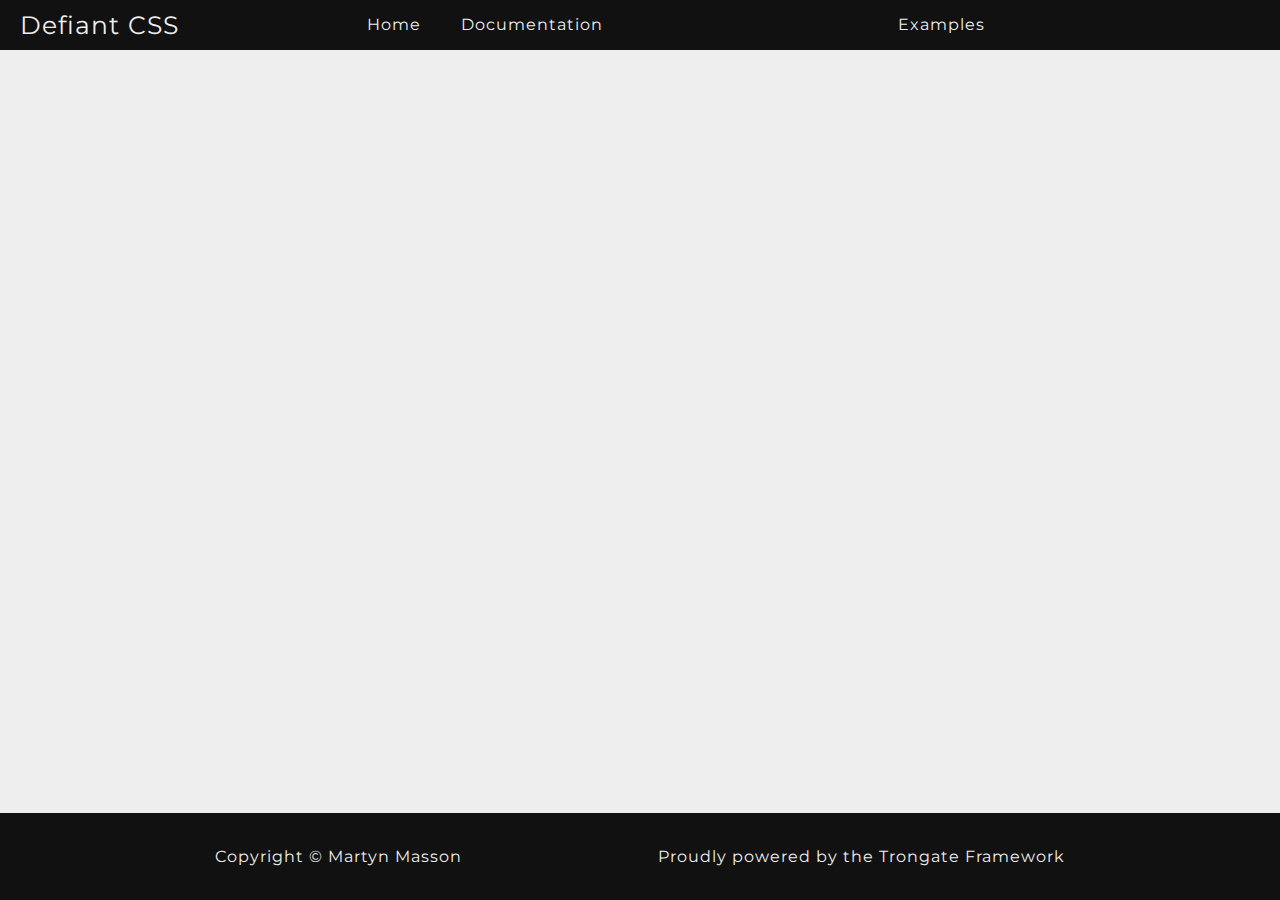
==== component.html @ e4d79c8e "Updated footer and added component page" ====
<!DOCTYPE html>
<html lang="en">
<head>
	<meta charset="UTF-8">
	<meta name="viewport" content="width=device-width, initial-scale=1.0">
	<meta http-equiv="X-UA-Compatible" content="ie=edge">
	<title>Defiant CSS</title>
	<link href="https://fonts.googleapis.com/css?family=Montserrat" rel="stylesheet">
	<link href="https://fonts.googleapis.com/icon?family=Material+Icons" rel="stylesheet">
	<link rel="stylesheet" href="css/defiant.css">
	<link rel="stylesheet" href="css/custom.css">
</head>
<body>
	<nav class="navbar navbar--fixed">
		<a href="index.html" class="logo">Defiant CSS</a>
		<a href="index.html" class="navbar__link">Home</a>
		<div class="dropdown">
			<button class="navbar__link dropdown-toggle">Documentation</button>
			<div class="dropdown-menu">
				<a href="#grid" class="dropdown-menu__link">Grid System</a>
				<a href="#typography" class="dropdown-menu__link">Typography</a>
				<a href="#lists" class="dropdown-menu__link">Lists</a>
				<a href="#images" class="dropdown-menu__link">Images</a>
				<a href="#tables" class="dropdown-menu__link">Tables</a>
				<a href="#buttons" class="dropdown-menu__link">Buttons</a>
				<a href="#forms" class="dropdown-menu__link">Forms</a>
				<a href="#modals" class="dropdown-menu__link">Modals</a>
				<a href="#panels" class="dropdown-menu__link">Panels</a>
				<a href="#cards" class="dropdown-menu__link">Cards</a>
			</div>
		</div>
		<div class="dropdown">
			<button class="navbar__link dropdown-toggle">Examples</button>
			<div class="dropdown-menu">
				<a href="#" class="dropdown-menu__link">Starter Template</a>
			</div>
		</div>
		<i class="material-icons nav-toggle">menu</i>
	</nav>
	<nav class="side-nav">
		<a href="index.html" class="logo">Defiant CSS</a>
		<a href="index.html" class="side-nav__link">Home</a>
		<button class="side-nav__link submenu-toggle">Components<i class="material-icons">chevron_right</i></button>
		<div class="submenu">
			<a href="#grid" class="submenu__link">Grid System</a>
			<a href="#typography" class="submenu__link">Typography</a>
			<a href="#lists" class="submenu__link">Lists</a>
			<a href="#images" class="submenu__link">Images</a>
			<a href="#tables" class="submenu__link">Tables</a>
			<a href="#buttons" class="submenu__link">Buttons</a>
			<a href="#forms" class="submenu__link">Forms</a>
			<a href="#modals" class="submenu__link">Modals</a>
			<a href="#panels" class="submenu__link">Panels</a>
			<a href="#cards" class="submenu__link">Cards</a>
		</div>
		<a href="#" class="side-nav__link">Examples</a>
	</nav>
	<header>
		
	</header>
	<main class="main">

		
	</main>
	<footer class="footer">
		<p>Copyright &copy; <a href="https://martynmasson.com">Martyn Masson</a></p>
		<p>Proudly powered by the <a href="https://trongate.io">Trongate Framework</a></p>
	</footer>
	<script src="/js/modal.js"></script>
	<script src="/js/side-nav.js"></script>
	<script src="/js/dropdown.js"></script>
</body>
</html>
---- css/defiant.css ----
/*
	0 - 600px = phone
	600 - 900px = tablet portrait
	900 - 1200px = tablet landscape
	1200 - 1800px = normal styles apply
	1800+ = big desktop

	$breakpoint argument choices
	- phone
	- tablet-portrait
	- tablet-landscape
	- big-desktop

	ORDER: Base + typography > general layout + grid > page layout > components
*/
*,
*::before,
*::after {
  box-sizing: border-box;
  margin: 0;
  padding: 0;
}

html,
body {
  height: 100%;
  width: 100%;
}

html {
  scroll-behavior: smooth;
  font-size: 62.5%;
}
@media (max-width: 75em) {
  html {
    font-size: 56.25%;
  }
}
@media (max-width: 56.25em) {
  html {
    font-size: 50%;
  }
}

body {
  background: #eee;
  color: #111;
  font-family: "Montserrat", sans-serif;
  letter-spacing: 0.1rem;
  line-height: 1.7;
  min-height: 100%;
}

a {
  color: #111;
  text-decoration: none;
}

@keyframes slideInLeft {
  0% {
    opacity: 0;
    transform: translateX(-100rem);
  }
  80% {
    transform: translateX(5rem);
  }
  100% {
    opacity: 1;
    transform: translate(0);
  }
}
@keyframes pulse {
  0% {
    transform: scale(1);
    box-shadow: none;
  }
  50% {
    transform: scale(1.05);
    box-shadow: 0 1rem 4rem rgba(0, 0, 0, 0.25);
  }
  100% {
    transform: scale(1);
    box-shadow: none;
  }
}
p {
  font-size: 1.6rem;
  margin: 1rem 0;
}

li,
th,
label,
div,
a {
  font-size: 1.6rem;
}

td {
  font-size: 1.4rem;
}

h1,
h2,
h3 {
  margin-bottom: 1rem;
}

h1 {
  font-size: 4rem;
}

h2 {
  font-size: 3.6rem;
}

h3 {
  font-size: 3rem;
}

.display-1 {
  font-size: 9.6rem;
  letter-spacing: 1.5rem;
  line-height: 1;
  margin-bottom: 3rem;
}
@media (max-width: 37.5em) {
  .display-1 {
    font-size: 4.8rem;
  }
}
.display-2 {
  font-size: 8.8rem;
  letter-spacing: 1.2rem;
  line-height: 1;
  margin-bottom: 3rem;
}
@media (max-width: 37.5em) {
  .display-2 {
    font-size: 4.4rem;
  }
}
.display-3 {
  font-size: 7.2rem;
  letter-spacing: 1rem;
  line-height: 1;
  margin-bottom: 3rem;
}
@media (max-width: 37.5em) {
  .display-3 {
    font-size: 3.6rem;
  }
}
.display-4 {
  font-size: 5.6rem;
  letter-spacing: 0.8rem;
  line-height: 1;
  margin-bottom: 3rem;
}
@media (max-width: 37.5em) {
  .display-4 {
    font-size: 2.8rem;
  }
}

.overlay {
  background-color: rgba(0, 0, 0, 0.7);
  cursor: pointer;
  height: 100%;
  left: 0;
  position: fixed;
  top: 0;
  width: 100%;
  z-index: 2;
}

.btn {
  background: #111;
  border-radius: 0.5rem;
  box-shadow: 0 0.2rem 0.5rem rgba(80, 80, 80, 0.4);
  border: 0.1rem solid #111;
  color: #eee;
  cursor: pointer;
  display: inline-block;
  font-size: 1.1rem;
  font-weight: 600;
  letter-spacing: 0.5rem;
  line-height: 1.2;
  margin-bottom: 1rem;
  outline: none;
  padding: 1.2rem 3rem;
  position: relative;
  text-decoration: none;
  text-transform: uppercase;
  transition: all 0.4s ease-in;
}
.btn.btn--levitate:hover {
  box-shadow: 0 1rem 2rem rgba(80, 80, 80, 0.4);
  transform: translateY(-0.3rem);
}
.btn.btn--levitate:active {
  box-shadow: 0 0.5rem 1rem rgba(80, 80, 80, 0.4);
  transform: translateY(-0.1rem);
}
.btn.btn--expand::before {
  background: #111;
  border-radius: 0.5rem;
  content: "";
  display: inline-block;
  height: 100%;
  left: 0;
  position: absolute;
  top: 0;
  transition: all 0.4s;
  width: 100%;
  z-index: -1;
}
.btn.btn--expand:hover::before {
  opacity: 0;
  transform: scaleX(1.2) scaleY(1.4);
}
.btn.btn--outline {
  background: #eee;
  color: #111;
  transition: all 0.3s ease-in;
}
.btn.btn--outline:hover {
  background: #111;
  color: #eee;
}
.btn.btn--outline-primary {
  background: #eee;
  border: 0.1rem solid #007bff;
  color: #007bff;
}
.btn.btn--outline-primary:hover {
  background: #007bff;
  color: #eee;
}
.btn.btn--outline-secondary {
  background: #eee;
  border: 0.1rem solid #545b62;
  color: #545b62;
}
.btn.btn--outline-secondary:hover {
  background: #545b62;
  color: #eee;
}
.btn.btn--outline-success {
  background: #eee;
  border: 0.1rem solid #28a745;
  color: #28a745;
}
.btn.btn--outline-success:hover {
  background: #28a745;
  color: #eee;
}
.btn.btn--outline-danger {
  background: #eee;
  border: 0.1rem solid #dc3545;
  color: #dc3545;
}
.btn.btn--outline-danger:hover {
  background: #dc3545;
  color: #eee;
}
.btn.btn--outline-warning {
  background: #eee;
  border: 0.1rem solid #ffc107;
  color: #ffc107;
}
.btn.btn--outline-warning:hover {
  background: #ffc107;
  color: #eee;
}
.btn.btn--outline-info {
  background: #eee;
  border: 0.1rem solid #17a2b8;
  color: #17a2b8;
}
.btn.btn--outline-info:hover {
  background: #17a2b8;
  color: #eee;
}
.btn.btn--primary {
  background: #007bff;
  border: none;
  color: #eee;
}
.btn.btn--primary:hover {
  background: #0062cc;
}
.btn.btn--primary::before {
  background: #0062cc;
}
.btn.btn--secondary {
  background: #545b62;
  border: none;
  color: #eee;
}
.btn.btn--secondary:hover {
  background: #3c4247;
}
.btn.btn--secondary::before {
  background: #3c4247;
}
.btn.btn--success {
  background: #28a745;
  border: none;
  color: #eee;
}
.btn.btn--success:hover {
  background: #1e7e34;
}
.btn.btn--success::before {
  background: #1e7e34;
}
.btn.btn--danger {
  background: #dc3545;
  border: none;
  color: #eee;
}
.btn.btn--danger:hover {
  background: #bd2130;
}
.btn.btn--danger::before {
  background: #bd2130;
}
.btn.btn--warning {
  background: #ffc107;
  border: none;
  color: #eee;
}
.btn.btn--warning:hover {
  background: #d39e00;
}
.btn.btn--warning::before {
  background: #d39e00;
}
.btn.btn--info {
  background: #17a2b8;
  border: none;
  color: #eee;
}
.btn.btn--info:hover {
  background: #117a8b;
}
.btn.btn--info::before {
  background: #117a8b;
}
.btn.btn--pulse {
  outline: none;
  animation: pulse 1s infinite;
}

form button,
form .btn,
table button,
table .btn {
  margin: 0;
}

.card {
  background: #fff;
  border-radius: 0.5rem;
  box-shadow: 0 0.2rem 0.2rem rgba(0, 0, 0, 0.2);
  margin: 0.75rem 0 1.5rem;
  position: relative;
  max-width: 35rem;
}
.card img {
  border-radius: 0.2rem 0.2rem 0 0;
  position: relative;
  left: 0;
  right: 0;
  top: 0;
  bottom: 0;
}
.card__body {
  padding: 2rem;
  text-align: center;
}
.card__heading {
  font-size: 2rem;
  font-weight: bold;
}

.dropdown {
  position: relative;
}
.dropdown-menu {
  background: #fff;
  border-bottom-left-radius: 0.5rem;
  border-bottom-right-radius: 0.5rem;
  box-shadow: 0.2rem 0.2rem 0.5rem rgba(17, 17, 17, 0.7);
  display: none;
  left: 0;
  position: absolute;
  text-align: center;
  top: 0;
  transform: translate3d(0, 3.8rem, 0);
  will-change: transform;
}
.dropdown-menu .dropdown-menu__link {
  display: block;
  padding: 1rem 3.2rem;
}
.dropdown-menu .dropdown-menu__link:not(:first-child) {
  border-top: 0.2rem solid #ccc;
}
.dropdown-menu .dropdown-menu__link:nth-child(odd):hover {
  background: #dc3545;
  color: #eee;
}
.dropdown-menu .dropdown-menu__link:nth-child(even):hover {
  background: #28a745;
  color: #eee;
}
.dropdown-menu .dropdown-menu__link:last-child:hover {
  border-bottom-left-radius: 0.5rem;
  border-bottom-right-radius: 0.5rem;
}

.show {
  display: block;
}

.form-vertical {
  margin-bottom: 2rem;
  max-width: 48rem;
}
.form-vertical label {
  font-weight: bold;
}
.form-vertical label,
.form-vertical input,
.form-vertical select,
.form-vertical textarea {
  display: block;
  margin-bottom: 1.5rem;
  width: 100%;
}
.form-vertical input:not([type=submit]):not([type=checkbox]):not([type=radio]),
.form-vertical select,
.form-vertical textarea {
  border: 0.1rem solid #111;
  border-radius: 0.5rem;
  color: #111;
  font-family: inherit;
  font-size: 1.3rem;
  height: 3.9rem;
  line-height: 1.7;
  margin-bottom: 1.5rem;
  outline: none;
  padding: 0.4rem 1rem;
}
.form-vertical input:not([type=submit]):not([type=checkbox]):not([type=radio]):focus,
.form-vertical textarea:focus {
  border: 0.1rem solid #003B6F;
  outline: none;
}
.form-vertical textarea {
  min-height: 20rem;
  overflow: auto;
  resize: none;
}
.form-vertical [type=checkbox],
.form-vertical [type=checkbox] + label,
.form-vertical [type=radio],
.form-vertical [type=radio] + label {
  display: inline-block;
  vertical-align: middle;
  width: auto;
}
.form-vertical [type=checkbox] {
  appearance: none;
  background: #eee;
  border: 0.1rem solid #ccc;
  height: 2rem;
  -moz-appearance: none;
  -webkit-appearance: none;
  width: 2rem;
}
.form-vertical [type=checkbox]:focus {
  outline: none;
}
.form-vertical [type=checkbox]:checked + label {
  position: relative;
}
.form-vertical [type=checkbox]:checked + label::before, .form-vertical [type=checkbox]:checked + label::after {
  content: "";
  display: inline-block;
  position: absolute;
}
.form-vertical [type=checkbox]:checked + label::before {
  background: #111;
  border: 0.1rem solid;
  height: 2rem;
  left: -2.5rem;
  width: 2rem;
}
.form-vertical [type=checkbox]:checked + label::after {
  border-bottom: 0.2rem solid;
  border-left: 0.2rem solid;
  color: #eee;
  height: 0.5rem;
  left: -2rem;
  top: 0.7rem;
  transform: rotate(-45deg);
  width: 0.9rem;
}
.form-vertical [type=radio] {
  appearance: none;
  background: #eee;
  border: 0.1rem solid #ccc;
  border-radius: 50%;
  height: 2rem;
  -moz-appearance: none;
  -webkit-appearance: none;
  width: 2rem;
}
.form-vertical [type=radio]:focus {
  outline: none;
}
.form-vertical [type=radio]:checked + label {
  position: relative;
}
.form-vertical [type=radio]:checked + label::before, .form-vertical [type=radio]:checked + label::after {
  content: "";
  display: inline-block;
  position: absolute;
}
.form-vertical [type=radio]:checked + label::before {
  background: #111;
  border: 0.1rem solid;
  border-radius: 50%;
  height: 2rem;
  left: -2.5rem;
  width: 2rem;
}
.form-vertical [type=radio]:checked + label::after {
  background: #eee;
  border: 0.3rem solid #eee;
  border-radius: 50%;
  color: #eee;
  height: 0.8rem;
  left: -1.9rem;
  top: 0.6rem;
  width: 0.8rem;
}
.form-vertical [type=submit] {
  display: inline-block;
  margin-top: 1rem;
  width: auto;
}

.hero {
  align-items: center;
  display: flex;
  flex-direction: column;
  height: 100vh;
  justify-content: center;
  text-align: center;
}

img {
  display: block;
  height: auto;
  max-width: 100%;
}
img.img--thumbnail {
  border: 0.1rem solid #ddd;
  border-radius: 0.4rem;
  padding: 0.5rem;
  max-width: 15rem;
}
img.img--thumbnail:hover {
  box-shadow: 0 0.4rem 0.5rem rgba(80, 80, 80, 0.75);
  border-width: 0.3rem;
  transform: scale(1.03);
}
img.img--avatar {
  border: 0.1rem solid #ddd;
  border-radius: 50%;
  height: 8rem;
  padding: 0.3rem;
  width: 8rem;
}
img.img--avatar:hover {
  box-shadow: 0 0.4rem 0.5rem rgba(80, 80, 80, 0.75);
  border-width: 0.3rem;
  transform: scale(1.03);
}
img.img--zoom {
  border-radius: 0.4rem;
  max-width: 15rem;
}
img.img--zoom:hover {
  transform: scale(1.5);
}

ul li,
ol li {
  margin-bottom: 1rem;
}
ul.collection,
ol.collection {
  background: #eee;
  border: 0.1rem solid #111;
  border-radius: 1rem;
  list-style: none;
}
ul.collection li,
ol.collection li {
  border-bottom: 0.1rem solid #111;
  margin: 0;
  padding: 1rem 2rem;
}
ul.collection li:last-child,
ol.collection li:last-child {
  border-bottom: none;
}

ul {
  list-style: circle inside;
}

ol {
  list-style: decimal inside;
}

.side-nav {
  background: #111;
  display: flex;
  flex-direction: column;
  height: 100%;
  left: 0;
  min-width: 30rem;
  overflow: auto;
  position: fixed;
  top: 0;
  transform: translateX(-40rem);
  transition: transform 0.5s ease-out;
  -webkit-overflow-scrolling: touch;
  /* enables momentum scrolling in iOS overflow elements */
  z-index: 9999;
}
.side-nav .logo {
  font-size: 2.5rem;
  padding: 0 1rem 1rem;
}
.side-nav__link {
  align-items: center;
  background: transparent;
  border: none;
  border-top: 0.2rem solid #eee;
  cursor: pointer;
  display: flex;
  font-family: inherit;
  font-size: 1.6rem;
  font-weight: inherit;
  letter-spacing: inherit;
  text-align: left;
}
.side-nav__link:hover {
  background: #007bff;
  color: #eee;
}
.side-nav__link:last-child {
  border-bottom: 0.2rem solid #eee;
}
.side-nav .submenu-toggle .material-icons {
  margin-left: auto;
  transition: transform 0.5s;
  vertical-align: middle;
}
.side-nav .submenu {
  display: none;
}
.side-nav .submenu__link {
  background: #eee;
  border-top: 0.2rem solid #111;
  display: block;
  padding: 1rem 3.2rem;
  transition: all 0.3s ease-in-out;
}
.side-nav .submenu__link:nth-child(odd):hover {
  background: #dc3545;
  color: #eee;
}
.side-nav .submenu__link:nth-child(even):hover {
  background: #28a745;
  color: #eee;
}
.side-nav .logo, .side-nav__link {
  color: #eee;
  padding: 1rem 2.5rem;
}
.side-nav--open {
  transform: translateX(0);
}

.modal {
  background: rgba(17, 17, 17, 0.8);
  display: none;
  height: 100vh;
  width: 100vw;
  left: 0;
  position: fixed;
  top: 0;
  transition: all 1s;
  z-index: 9999999999999;
}
.modal__close {
  color: #111;
  position: absolute;
  top: 0;
  right: 1rem;
  font-size: 3rem;
  text-decoration: none;
  display: inline-block;
  line-height: 1;
}
.modal__close:hover {
  color: #dc3545;
}
.modal__content {
  animation: slideInLeft 1s;
  background: #eee;
  border-radius: 0.5rem;
  box-shadow: 0 2rem 4rem rgba(17, 17, 17, 0.2);
  display: none;
  margin: 10rem auto 0;
  max-width: 50%;
  padding: 2rem;
  position: relative;
}

.navbar {
  align-items: center;
  background: #111;
  display: flex;
  height: 5rem;
  padding: 0 2rem;
  width: 100%;
  z-index: 100;
}
.navbar .nav-toggle {
  cursor: pointer;
  display: none;
}
.navbar .logo {
  font-size: 2.5rem;
  margin-right: auto;
}
.navbar .logo,
.navbar .nav-toggle, .navbar__link {
  color: #eee;
}
.navbar__link {
  background: transparent;
  border: none;
  cursor: pointer;
  font-family: inherit;
  font-size: 1.6rem;
  font-weight: inherit;
  letter-spacing: inherit;
  margin: 0 2rem;
  outline: none;
}
.navbar .dropdown-toggle::after {
  font-family: "Material Icons";
  content: "arrow_drop_down";
  vertical-align: middle;
}
.navbar--fixed {
  position: fixed;
}
@media (max-width: 37.5em) {
  .navbar :not(.logo) {
    display: none;
  }
  .navbar .nav-toggle {
    display: inline-block;
  }
}

.panel {
  background: #fff;
  border: 0.1rem solid #e2e2e2;
  border-radius: 0.2rem;
  margin: 2rem 0;
}
.panel__heading {
  background: #bbb;
  border-bottom: 0.1rem solid #e0e0e0;
  color: #eee;
  padding: 0.9rem 2rem;
}
.panel__heading.panel--primary {
  background: #007bff;
}
.panel__heading.panel--secondary {
  background: #545b62;
}
.panel__heading.panel--success {
  background: #28a745;
}
.panel__heading.panel--danger {
  background: #dc3545;
}
.panel__heading.panel--warning {
  background: #ffc107;
}
.panel__heading.panel--info {
  background: #17a2b8;
}
.panel__body {
  padding: 2rem;
}

table {
  border-collapse: collapse;
  border-spacing: 0;
  margin-bottom: 2.5rem;
  width: 100%;
}
table th,
table td {
  border-bottom: 0.1rem solid #ddd;
  padding: 0.6rem;
  text-align: left;
}
table th:first-child,
table td:first-child {
  padding-left: 0;
}
table tbody tr:hover {
  background: #f8f8f8;
}
table td:last-child {
  white-space: nowrap;
  width: 0.1%;
}
table.tbl--striped tbody tr:nth-child(odd) {
  background: #ddd;
}
table.tbl--striped tbody tr:hover {
  background: #bbb;
}

.footer {
  background: #111;
  color: #eee;
  display: flex;
  justify-content: space-evenly;
  padding: 2rem;
  text-align: center;
}
.footer a {
  color: #eee;
}
.footer a:hover {
  color: orangered;
}
@media (max-width: 37.5em) {
  .footer {
    justify-content: initial;
    flex-direction: column;
  }
}

header {
  background: #111;
  color: #eee;
  transition: all 2s;
  clip-path: polygon(0 25vh, 100% 0, 100% 75vh, 0 100%);
}

header h1 {
  animation: moveInBottom 2s;
}

header p {
  animation: moveInBottom 2s;
}

header a {
  animation: fadeIn 3s;
}

.components {
  display: grid;
  grid-gap: 1rem 3rem;
  grid-template-columns: repeat(auto-fit, minmax(25rem, 1fr));
  justify-content: center;
}

.components .card {
  max-width: initial;
}

.card__body i {
  font-size: 8rem;
}

/*# sourceMappingURL=defiant.css.map */
---- css/custom.css ----
body {
	display: grid;
	grid-template-rows: auto 1fr auto;
	height: 100%;
	min-height: 100%;
	width: 100%;
}

@keyframes moveInBottom {
    0% {
        opacity: 0;
        transform: translateY(5rem);
    }

    100% {
        opacity: 1;
        transform: translate(0);
    }
}

@keyframes fadeIn {
    0% { opacity: 0; }
	
	50% { opacity: .7; }

    100% { opacity: 1; }
}

main {
	margin: 0 auto;
	width: 80%;
}

section { padding: 6rem 0; }

.typography {
	display: grid;
	grid-gap: 3rem;
	grid-template-columns: 1fr 1fr;
}
.typography > div:last-child {	text-align: center; }

.lists {
	display: grid;
	grid-template-columns: 1fr 1fr;
	align-items: center;
	grid-gap: 2rem;
}

.lists h2 {	grid-column: 1 / -1; }

.images {
	display: grid;
	grid-template-columns: 1fr 1fr;
	grid-gap: 3rem;
}

.thumbnails {
	display: grid;
    grid-gap: 1rem 3rem;
	grid-template-columns: repeat(auto-fit, minmax(150px, 1fr));
	/* justify-items: center; */
}

.buttons .btn--pulse { margin: 1rem; }

@media(max-width: 900px) {
	main { width: 90%; }
	section { padding: 8rem 0; }
	.typography {
		grid-template-columns: 1fr;
		text-align: left;
	}
	.typography > div:last-child { text-align: left; }
	.images {
		grid-template-columns: 1fr;
		text-align: center;
	}
	.images img { margin: 0 auto; }
	.navigation__button {
		top: 3rem;
		right: 3rem;
	}
	.navigation__background {
		top: 3.25rem;
		right: 3.25rem;
	}
	.thumbnails { grid-gap: 2rem; }
}

@media (max-width: 600px ) {
	main { width: 100%; }
	section { padding: 6rem 3rem; }
}
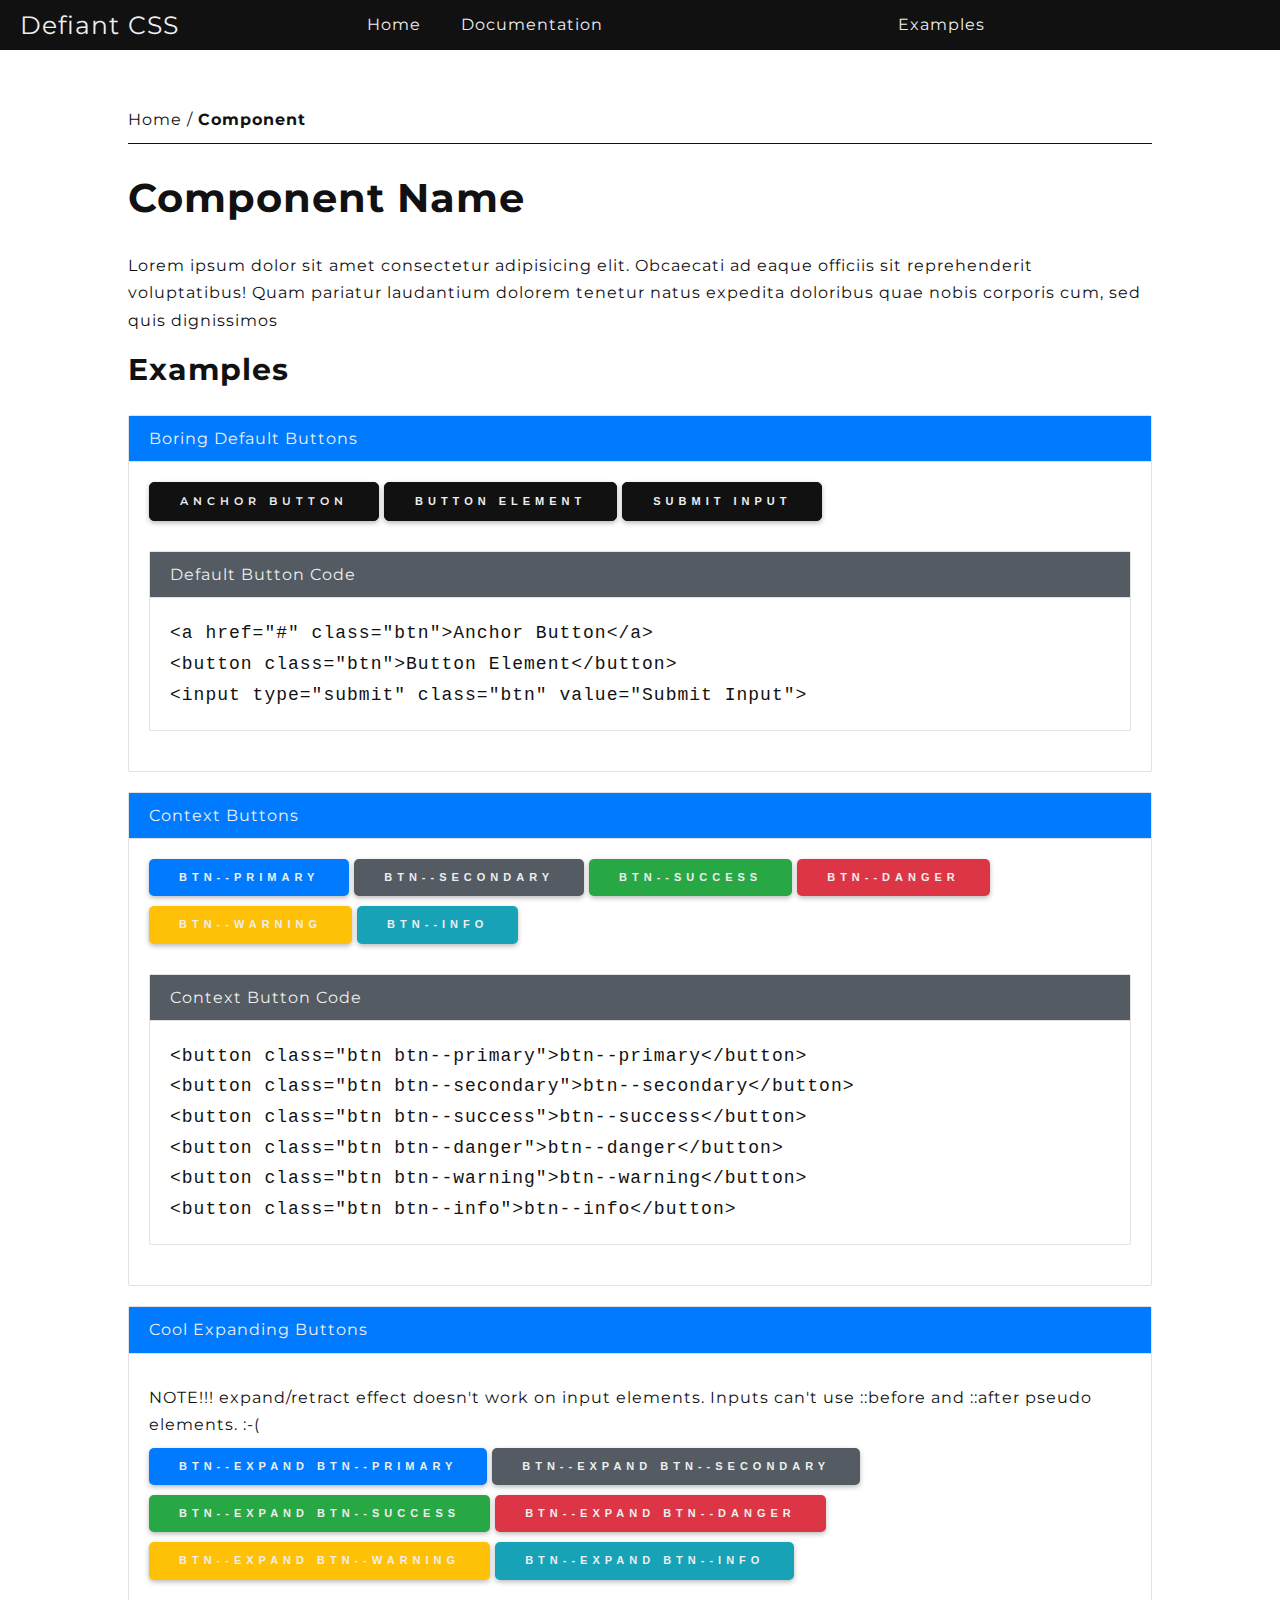
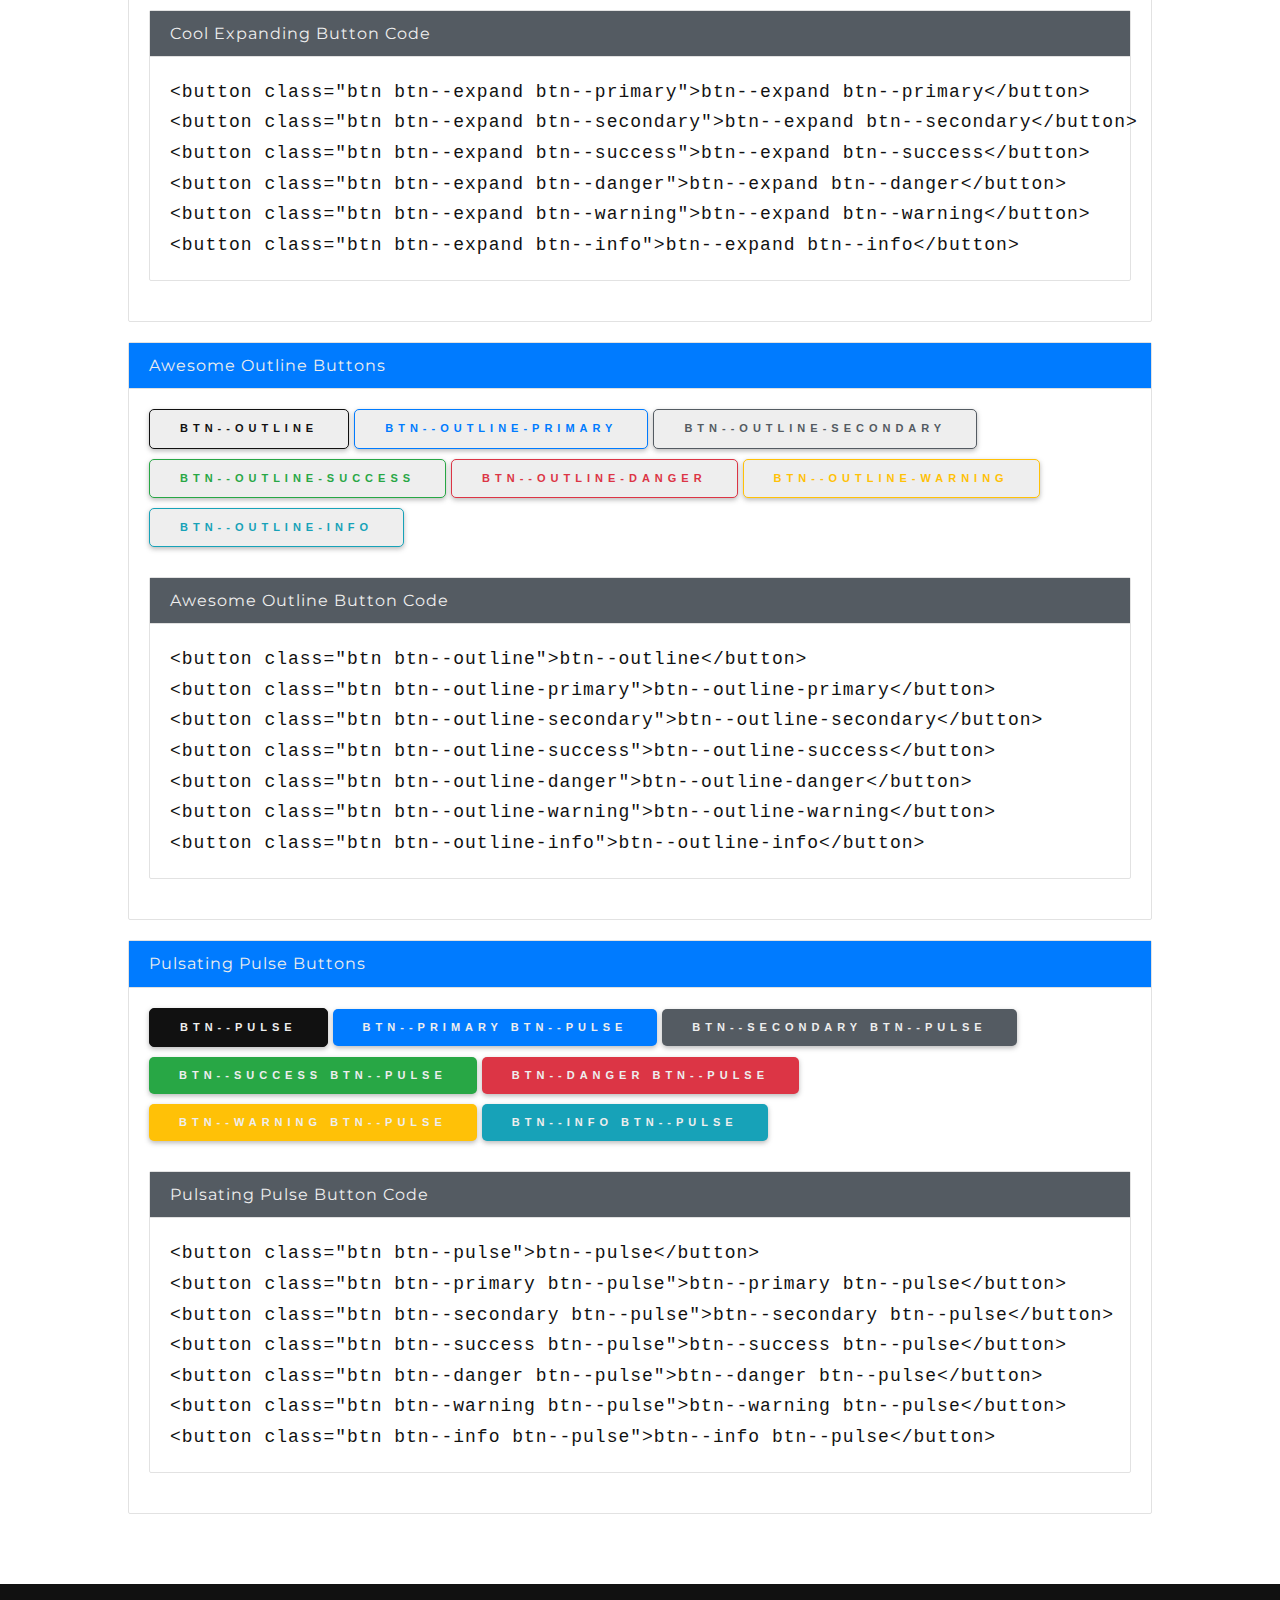
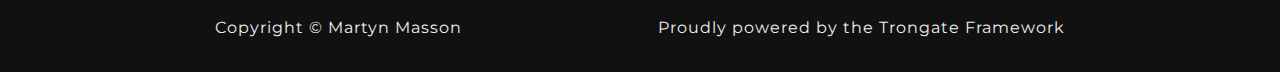
==== commit b2e6740d: "Added breadcrumb class and updated component page" ====
--- a/component.html
+++ b/component.html
@@ -55,12 +55,148 @@
 		</div>
 		<a href="#" class="side-nav__link">Examples</a>
 	</nav>
-	<header>
-		
+	<header class="header-component">
+		<nav>
+			<ul class="breadcrumb">
+				<li class="breadcrumb__item"><a href="/">Home</a></li>
+				<li class="breadcrumb__item"><a href="/">Component</a></li>
+			</ul>
+		</nav>
+		<h1>Component Name</h1>
 	</header>
 	<main class="main">
 
-		
+		<section class="component">
+			<p>Lorem ipsum dolor sit amet consectetur adipisicing elit. Obcaecati ad eaque officiis sit reprehenderit voluptatibus! Quam pariatur laudantium dolorem tenetur natus expedita doloribus quae nobis corporis cum, sed quis dignissimos</p>
+
+			<h3>Examples</h3>
+			<div class="panel">
+				<div class="panel__heading panel--primary">Boring Default Buttons</div>
+				<div class="panel__body">
+					<a href="#" class="btn">Anchor Button</a>
+					<button class="btn">Button Element</button>
+					<input type="submit" class="btn" value="Submit Input">
+					
+					<div class="panel">
+							<div class="panel__heading panel--secondary">Default Button Code</div>
+							<div class="panel__body">
+<pre class="pre">
+&lt;a href=&quot;#&quot; class=&quot;btn&quot;&gt;Anchor Button&lt;/a&gt;
+&lt;button class=&quot;btn&quot;&gt;Button Element&lt;/button&gt;
+&lt;input type=&quot;submit&quot; class=&quot;btn&quot; value=&quot;Submit Input&quot;&gt;</pre>
+							</div>
+						</div>
+				</div>
+			</div>
+
+			<div class="panel">
+				<div class="panel__heading panel--primary">Context Buttons</div>
+				<div class="panel__body">
+					<button class="btn btn--primary">btn--primary</button>
+					<button class="btn btn--secondary">btn--secondary</button>
+					<button class="btn btn--success">btn--success</button>
+					<button class="btn btn--danger">btn--danger</button>
+					<button class="btn btn--warning">btn--warning</button>
+					<button class="btn btn--info">btn--info</button>
+
+					<div class="panel">
+							<div class="panel__heading panel--secondary">Context Button Code</div>
+							<div class="panel__body"><pre class="pre">
+&lt;button class=&quot;btn btn--primary&quot;&gt;btn--primary&lt;/button&gt;
+&lt;button class=&quot;btn btn--secondary&quot;&gt;btn--secondary&lt;/button&gt;
+&lt;button class=&quot;btn btn--success&quot;&gt;btn--success&lt;/button&gt;
+&lt;button class=&quot;btn btn--danger&quot;&gt;btn--danger&lt;/button&gt;
+&lt;button class=&quot;btn btn--warning&quot;&gt;btn--warning&lt;/button&gt;
+&lt;button class=&quot;btn btn--info&quot;&gt;btn--info&lt;/button&gt;
+</pre>
+							</div>
+						</div>
+					</div>
+				</div>
+
+			<div class="panel">
+				<div class="panel__heading panel--primary">Cool Expanding Buttons</div>
+				<div class="panel__body">
+					<p>NOTE!!! expand/retract effect doesn't work on input elements. Inputs can't use ::before and ::after pseudo elements. :-(</p>
+					<button class="btn btn--expand btn--primary">btn--expand btn--primary</button>
+					<button class="btn btn--expand btn--secondary">btn--expand btn--secondary</button>
+					<button class="btn btn--expand btn--success">btn--expand btn--success</button>
+					<button class="btn btn--expand btn--danger">btn--expand btn--danger</button>
+					<button class="btn btn--expand btn--warning">btn--expand btn--warning</button>
+					<button class="btn btn--expand btn--info">btn--expand btn--info</button>
+					
+					<div class="panel">
+							<div class="panel__heading panel--secondary">Cool Expanding Button Code</div>
+							<div class="panel__body">
+<pre class="pre">
+&lt;button class=&quot;btn btn--expand btn--primary&quot;&gt;btn--expand btn--primary&lt;/button&gt;
+&lt;button class=&quot;btn btn--expand btn--secondary&quot;&gt;btn--expand btn--secondary&lt;/button&gt;
+&lt;button class=&quot;btn btn--expand btn--success&quot;&gt;btn--expand btn--success&lt;/button&gt;
+&lt;button class=&quot;btn btn--expand btn--danger&quot;&gt;btn--expand btn--danger&lt;/button&gt;
+&lt;button class=&quot;btn btn--expand btn--warning&quot;&gt;btn--expand btn--warning&lt;/button&gt;
+&lt;button class=&quot;btn btn--expand btn--info&quot;&gt;btn--expand btn--info&lt;/button&gt;
+</pre>
+							</div>
+						</div>
+				</div>
+			</div>
+
+			<div class="panel">
+				<div class="panel__heading panel--primary">Awesome Outline Buttons</div>
+				<div class="panel__body">
+					<button class="btn btn--outline">btn--outline</button>
+					<button class="btn btn--outline-primary">btn--outline-primary</button>
+					<button class="btn btn--outline-secondary">btn--outline-secondary</button>
+					<button class="btn btn--outline-success">btn--outline-success</button>
+					<button class="btn btn--outline-danger">btn--outline-danger</button>
+					<button class="btn btn--outline-warning">btn--outline-warning</button>
+					<button class="btn btn--outline-info">btn--outline-info</button>
+					
+					<div class="panel">
+							<div class="panel__heading panel--secondary">Awesome Outline Button Code</div>
+							<div class="panel__body">
+<pre class="pre">
+&lt;button class=&quot;btn btn--outline&quot;&gt;btn--outline&lt;/button&gt;
+&lt;button class=&quot;btn btn--outline-primary&quot;&gt;btn--outline-primary&lt;/button&gt;
+&lt;button class=&quot;btn btn--outline-secondary&quot;&gt;btn--outline-secondary&lt;/button&gt;
+&lt;button class=&quot;btn btn--outline-success&quot;&gt;btn--outline-success&lt;/button&gt;
+&lt;button class=&quot;btn btn--outline-danger&quot;&gt;btn--outline-danger&lt;/button&gt;
+&lt;button class=&quot;btn btn--outline-warning&quot;&gt;btn--outline-warning&lt;/button&gt;
+&lt;button class=&quot;btn btn--outline-info&quot;&gt;btn--outline-info&lt;/button&gt;
+</pre>
+							</div>
+						</div>
+				</div>
+			</div>
+
+			<div class="panel">
+				<div class="panel__heading panel--primary">Pulsating Pulse Buttons</div>
+				<div class="panel__body">
+					<button class="btn btn--pulse">btn--pulse</button>
+					<button class="btn btn--primary btn--pulse">btn--primary btn--pulse</button>
+					<button class="btn btn--secondary btn--pulse">btn--secondary btn--pulse</button>
+					<button class="btn btn--success btn--pulse">btn--success btn--pulse</button>
+					<button class="btn btn--danger btn--pulse">btn--danger btn--pulse</button>
+					<button class="btn btn--warning btn--pulse">btn--warning btn--pulse</button>
+					<button class="btn btn--info btn--pulse">btn--info btn--pulse</button>
+					
+					<div class="panel">
+							<div class="panel__heading panel--secondary">Pulsating Pulse Button Code</div>
+							<div class="panel__body">
+<pre class="pre">
+&lt;button class=&quot;btn btn--pulse&quot;&gt;btn--pulse&lt;/button&gt;
+&lt;button class=&quot;btn btn--primary btn--pulse&quot;&gt;btn--primary btn--pulse&lt;/button&gt;
+&lt;button class=&quot;btn btn--secondary btn--pulse&quot;&gt;btn--secondary btn--pulse&lt;/button&gt;
+&lt;button class=&quot;btn btn--success btn--pulse&quot;&gt;btn--success btn--pulse&lt;/button&gt;
+&lt;button class=&quot;btn btn--danger btn--pulse&quot;&gt;btn--danger btn--pulse&lt;/button&gt;
+&lt;button class=&quot;btn btn--warning btn--pulse&quot;&gt;btn--warning btn--pulse&lt;/button&gt;
+&lt;button class=&quot;btn btn--info btn--pulse&quot;&gt;btn--info btn--pulse&lt;/button&gt;
+</pre>
+							</div>
+						</div>
+				</div>
+			</div>
+		</section>		
 	</main>
 	<footer class="footer">
 		<p>Copyright &copy; <a href="https://martynmasson.com">Martyn Masson</a></p>
--- a/css/defiant.css
+++ b/css/defiant.css
@@ -43,7 +43,6 @@
 }
 
 body {
-  background: #eee;
   color: #111;
   font-family: "Montserrat", sans-serif;
   letter-spacing: 0.1rem;
@@ -172,6 +171,11 @@
   top: 0;
   width: 100%;
   z-index: 2;
+}
+
+.pre {
+  font-family: monospace;
+  font-size: 1.8rem;
 }
 
 .btn {
@@ -619,6 +623,28 @@
 ul.collection li:last-child,
 ol.collection li:last-child {
   border-bottom: none;
+}
+ul.breadcrumb,
+ol.breadcrumb {
+  border-bottom: 0.1rem solid #111;
+  display: flex;
+  font-size: 1.2rem;
+  list-style: none;
+  margin-bottom: 2rem;
+  padding: 0.6rem 2rem 0 0;
+}
+ul.breadcrumb li + li::before,
+ol.breadcrumb li + li::before {
+  content: " /";
+  padding: 0 0.5rem;
+}
+ul.breadcrumb .breadcrumb__item:hover:not(:last-child),
+ol.breadcrumb .breadcrumb__item:hover:not(:last-child) {
+  text-decoration: underline;
+}
+ul.breadcrumb .breadcrumb__item:last-child a,
+ol.breadcrumb .breadcrumb__item:last-child a {
+  font-weight: bold;
 }
 
 ul {
@@ -870,23 +896,34 @@
   }
 }
 
-header {
+.main {
+  margin: 0 auto 5rem;
+  width: 80%;
+}
+
+.header-component {
+  margin: 10rem auto 0;
+  width: 80%;
+}
+
+.header-home {
   background: #111;
   color: #eee;
   transition: all 2s;
   clip-path: polygon(0 25vh, 100% 0, 100% 75vh, 0 100%);
 }
-
-header h1 {
+.header-home h1 {
   animation: moveInBottom 2s;
 }
-
-header p {
+.header-home p {
   animation: moveInBottom 2s;
 }
-
-header a {
+.header-home a {
   animation: fadeIn 3s;
+}
+
+.home-section {
+  padding: 6rem 0;
 }
 
 .components {
--- a/css/custom.css
+++ b/css/custom.css
@@ -25,13 +25,6 @@
 
     100% { opacity: 1; }
 }
-
-main {
-	margin: 0 auto;
-	width: 80%;
-}
-
-section { padding: 6rem 0; }
 
 .typography {
 	display: grid;
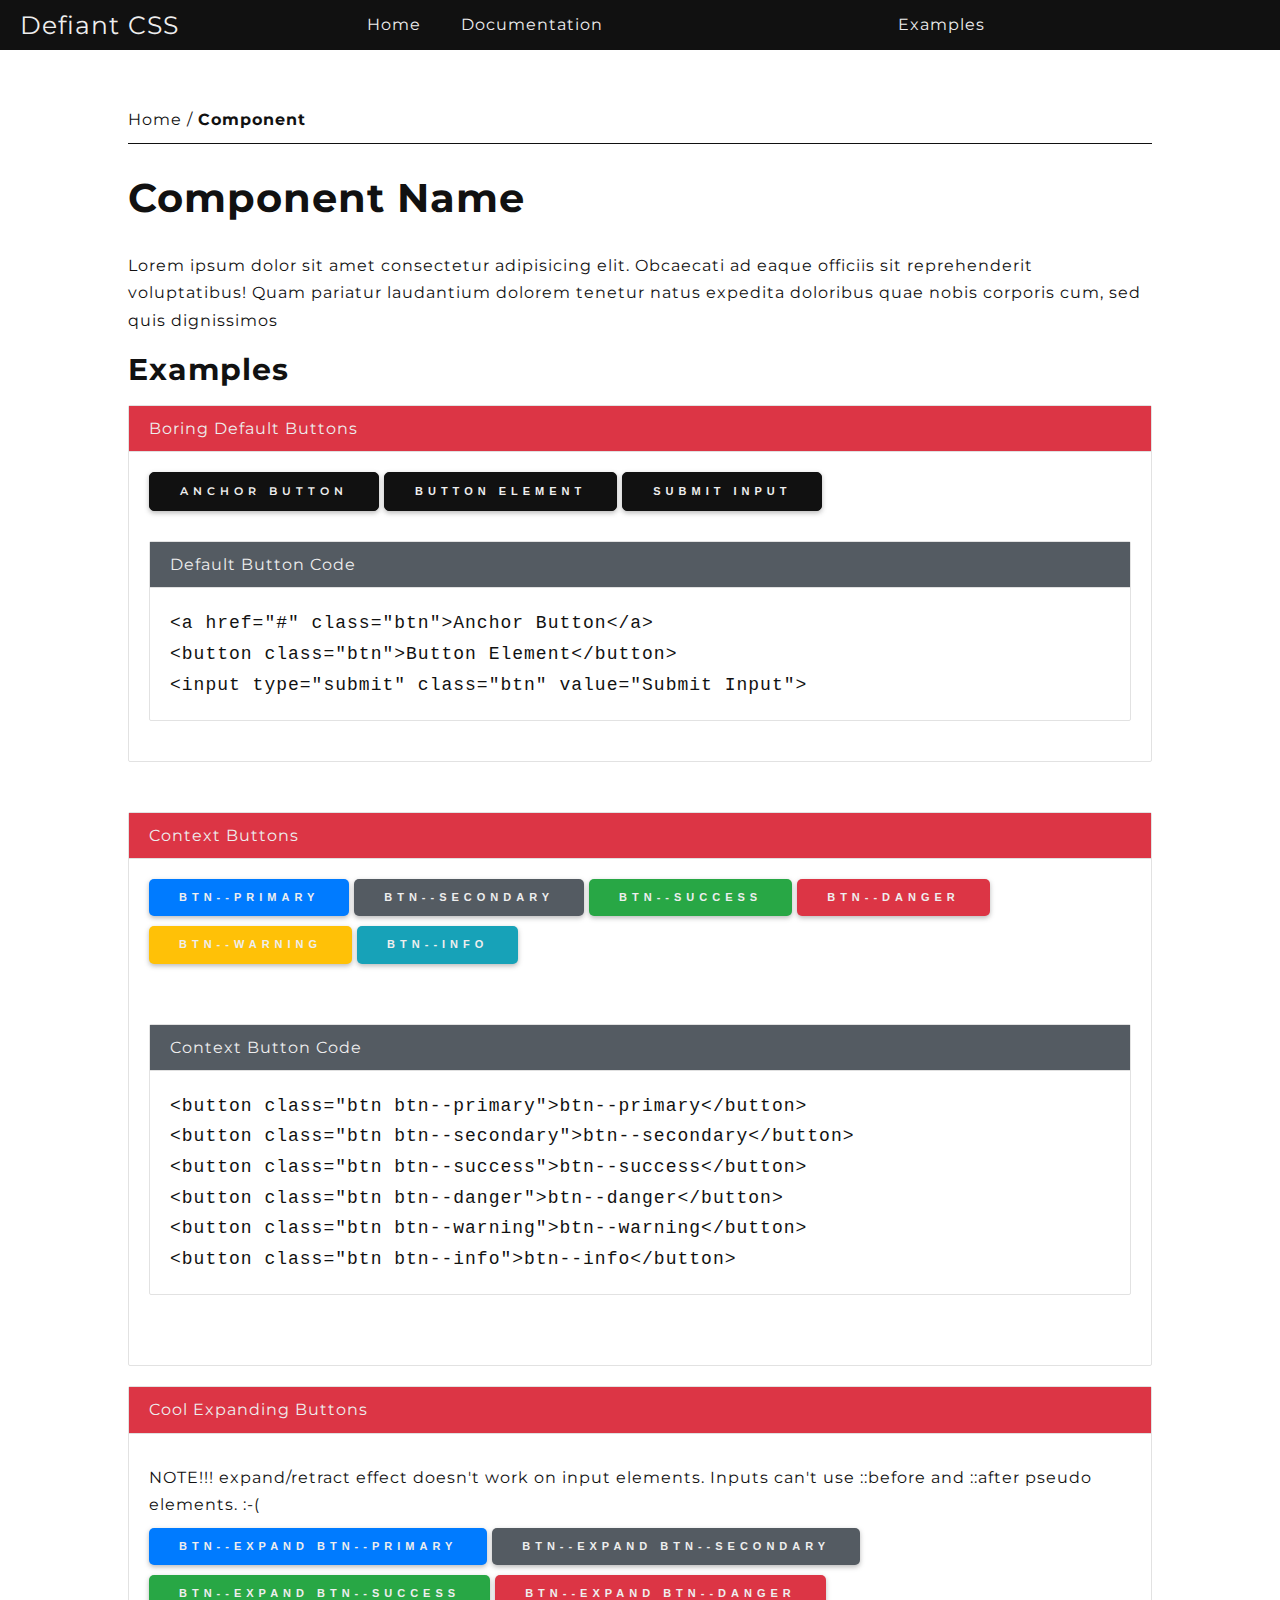
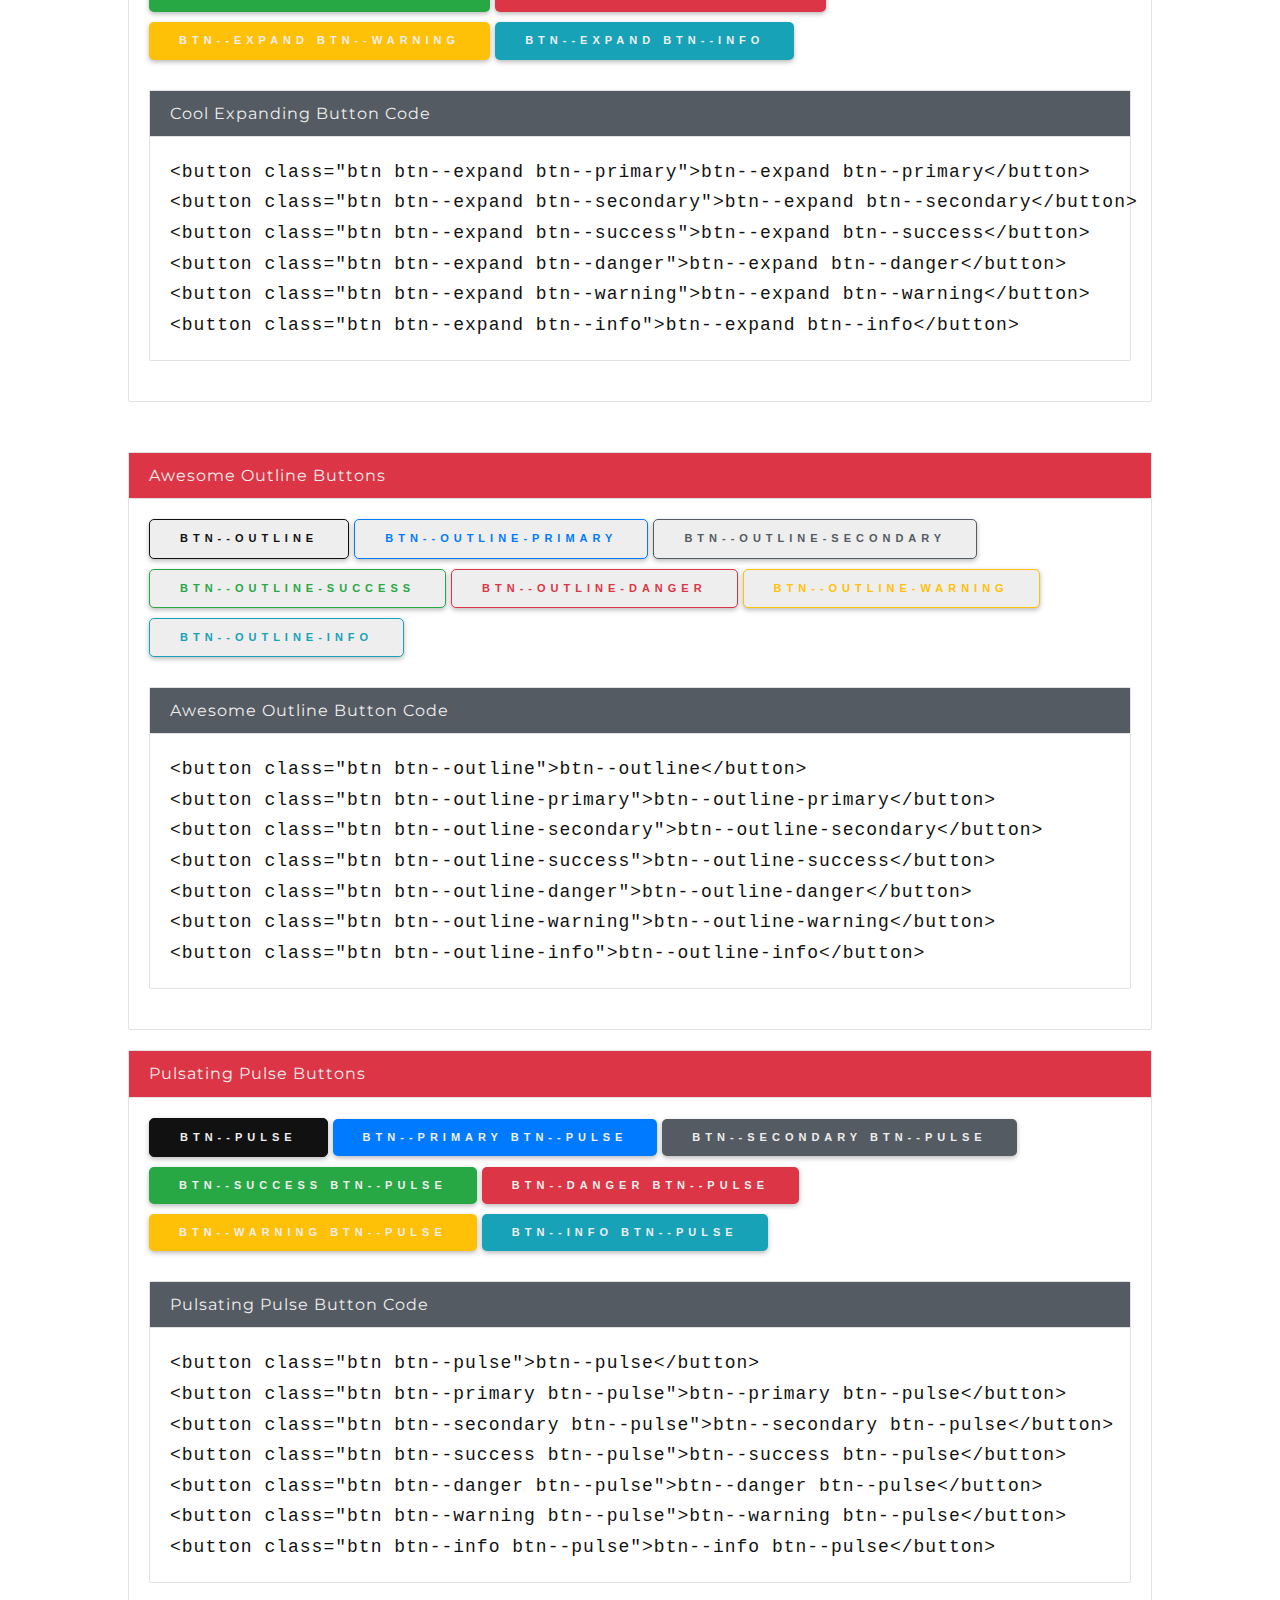
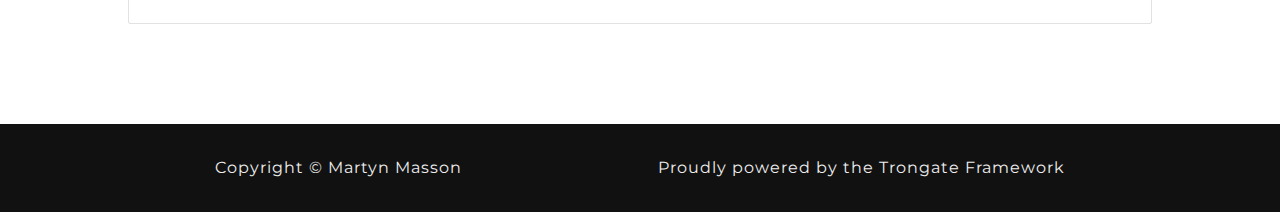
==== commit 50425644: "Updated component page" ====
--- a/component.html
+++ b/component.html
@@ -71,7 +71,7 @@
 
 			<h3>Examples</h3>
 			<div class="panel">
-				<div class="panel__heading panel--primary">Boring Default Buttons</div>
+				<div class="panel__heading panel--danger">Boring Default Buttons</div>
 				<div class="panel__body">
 					<a href="#" class="btn">Anchor Button</a>
 					<button class="btn">Button Element</button>
@@ -90,7 +90,7 @@
 			</div>
 
 			<div class="panel">
-				<div class="panel__heading panel--primary">Context Buttons</div>
+				<div class="panel__heading panel--danger">Context Buttons</div>
 				<div class="panel__body">
 					<button class="btn btn--primary">btn--primary</button>
 					<button class="btn btn--secondary">btn--secondary</button>
@@ -115,7 +115,7 @@
 				</div>
 
 			<div class="panel">
-				<div class="panel__heading panel--primary">Cool Expanding Buttons</div>
+				<div class="panel__heading panel--danger">Cool Expanding Buttons</div>
 				<div class="panel__body">
 					<p>NOTE!!! expand/retract effect doesn't work on input elements. Inputs can't use ::before and ::after pseudo elements. :-(</p>
 					<button class="btn btn--expand btn--primary">btn--expand btn--primary</button>
@@ -142,7 +142,7 @@
 			</div>
 
 			<div class="panel">
-				<div class="panel__heading panel--primary">Awesome Outline Buttons</div>
+				<div class="panel__heading panel--danger">Awesome Outline Buttons</div>
 				<div class="panel__body">
 					<button class="btn btn--outline">btn--outline</button>
 					<button class="btn btn--outline-primary">btn--outline-primary</button>
@@ -170,7 +170,7 @@
 			</div>
 
 			<div class="panel">
-				<div class="panel__heading panel--primary">Pulsating Pulse Buttons</div>
+				<div class="panel__heading panel--danger">Pulsating Pulse Buttons</div>
 				<div class="panel__body">
 					<button class="btn btn--pulse">btn--pulse</button>
 					<button class="btn btn--primary btn--pulse">btn--primary btn--pulse</button>
--- a/css/defiant.css
+++ b/css/defiant.css
@@ -906,6 +906,14 @@
   width: 80%;
 }
 
+.panel:nth-child(odd) {
+  margin: 5rem 0;
+}
+
+h3 ~ .panel {
+  margin-top: 0 !important;
+}
+
 .header-home {
   background: #111;
   color: #eee;
